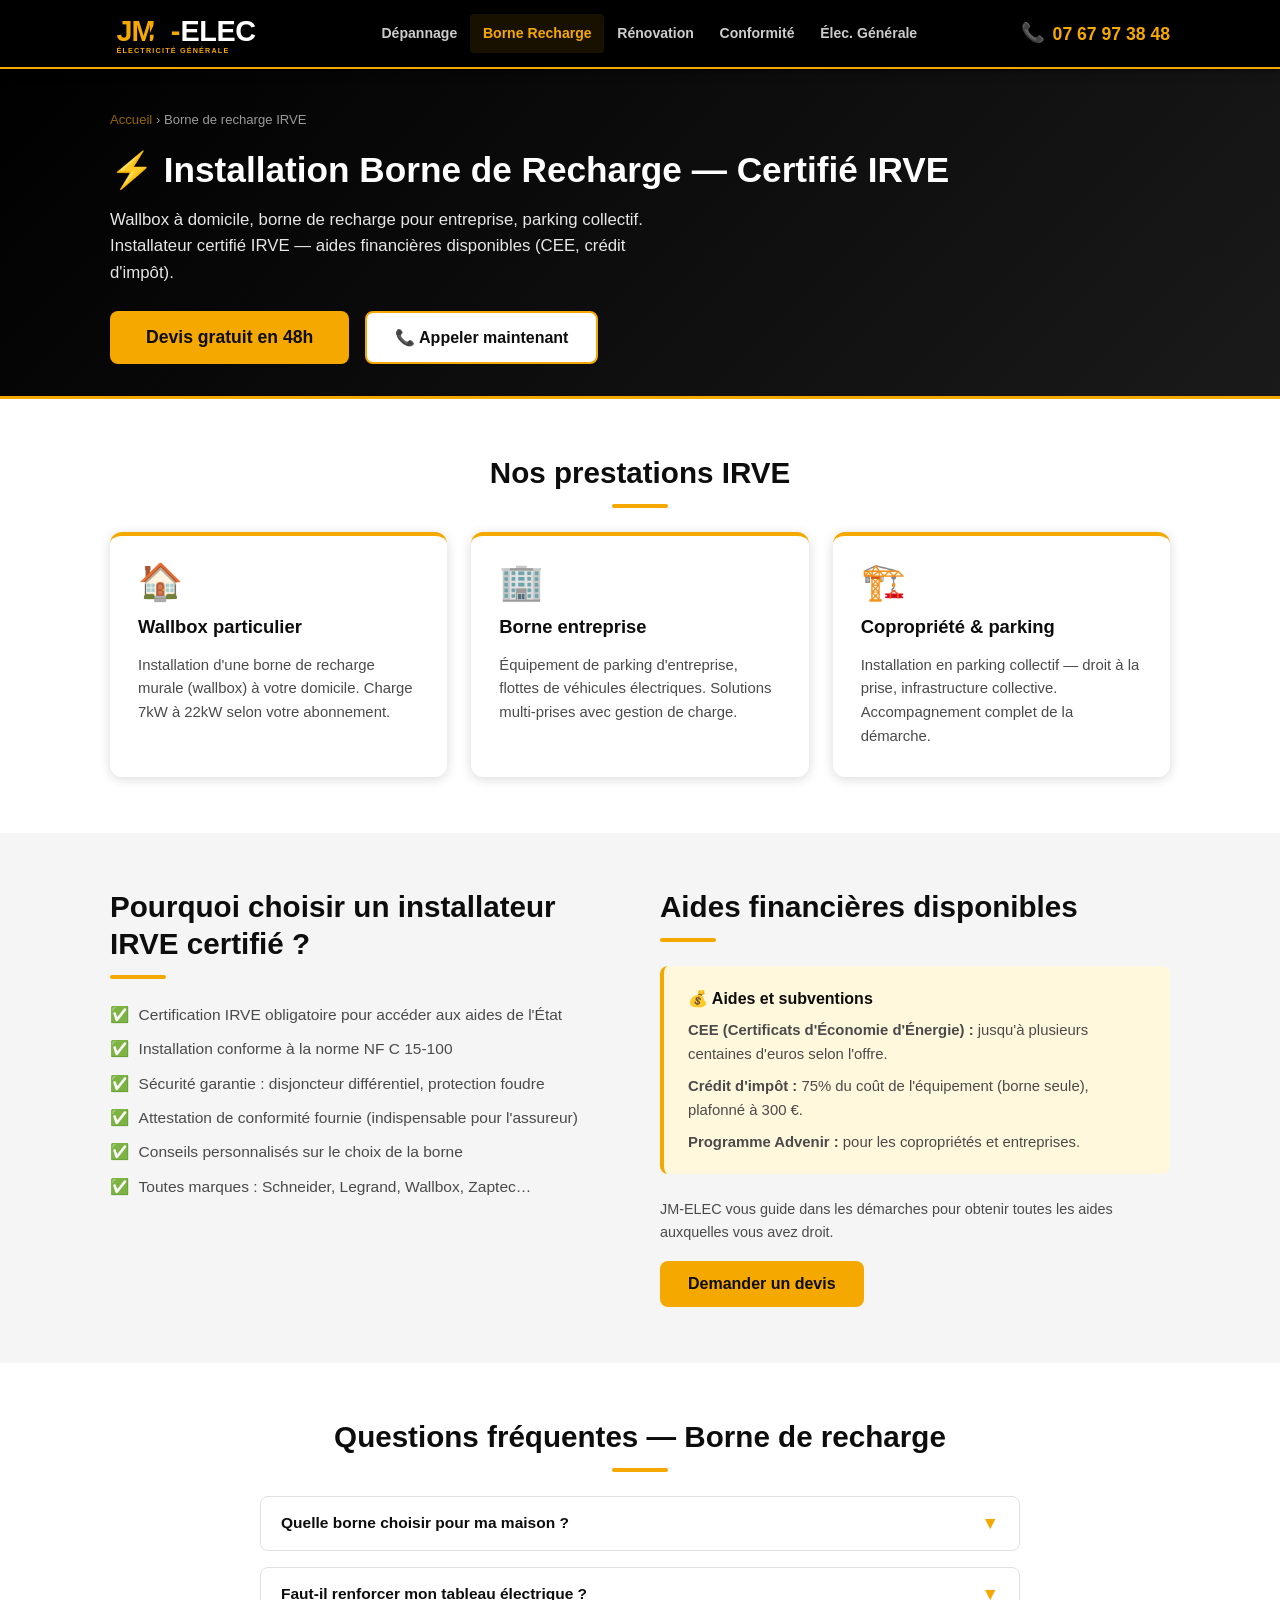
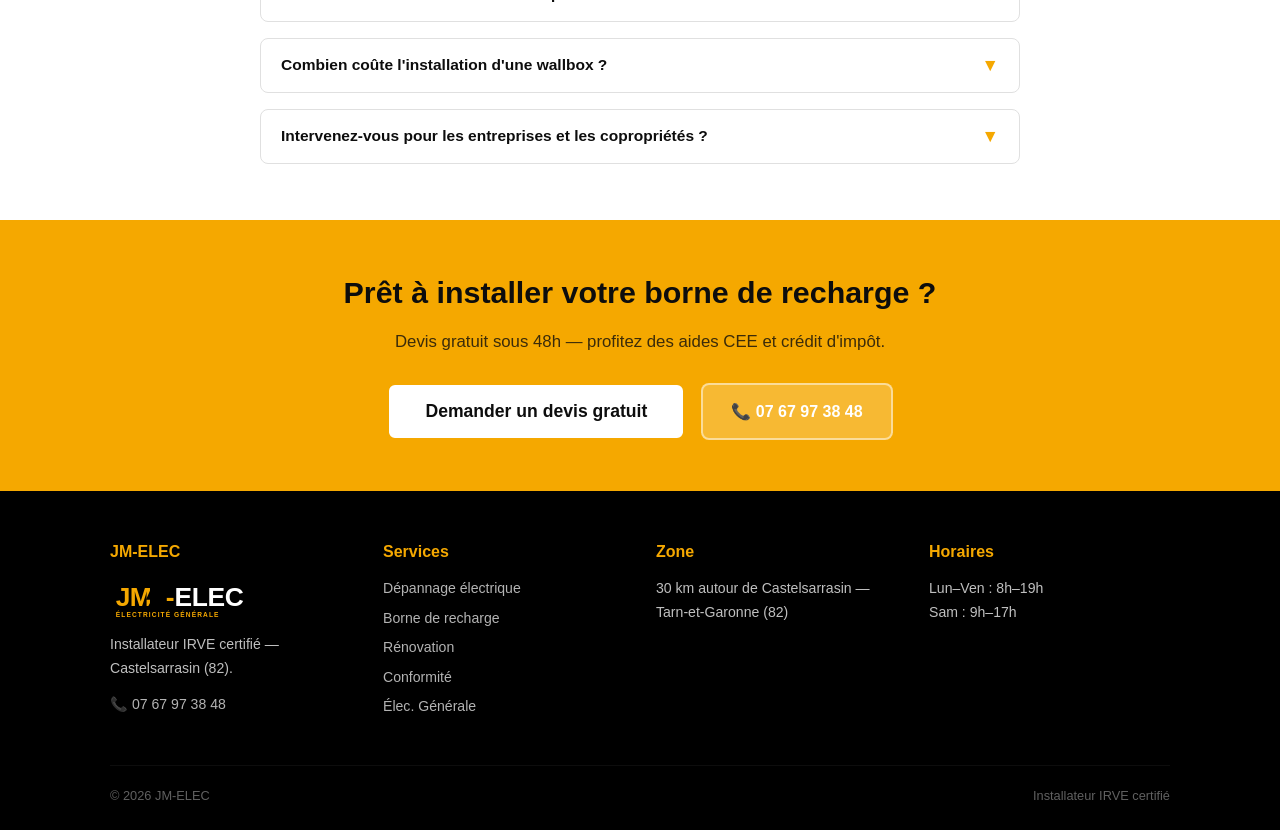
==== borne-recharge.html @ 5b8cca45 "Site JM-ELEC Castelsarrasin" ====
<!DOCTYPE html>
<html lang="fr">
<head>
<meta charset="UTF-8">
<meta name="viewport" content="width=device-width, initial-scale=1.0">
<title>Borne de Recharge Voiture Électrique Castelsarrasin — Installateur IRVE JM-ELEC</title>
<meta name="description" content="Installation borne de recharge (wallbox) à Castelsarrasin et 30 km. Électricien certifié IRVE. Aides CEE, crédit d'impôt. Particuliers et entreprises. Devis gratuit.">
<link rel="canonical" href="https://castelsarrasin.jm-elec.fr/borne-recharge">
<link rel="stylesheet" href="css/style.css">
</head>
<body>
<header class="site-header">
  <div class="header-inner">
    <a href="index.html" class="logo"><img src="images/logo.svg" alt="JM-ELEC Électricité Générale" onerror="this.style.display='none';this.nextElementSibling.style.display='flex'"><span class="logo-fallback" style="display:none"><span>JM</span>-ELEC</span></a>
    <nav id="siteNav" class="site-nav">
      <a href="depannage.html">Dépannage</a>
      <a href="borne-recharge.html" class="active">Borne Recharge</a>
      <a href="renovation.html">Rénovation</a>
      <a href="conformite.html">Conformité</a>
      <a href="electricite-generale.html">Élec. Générale</a>
    </nav>
    <a href="tel:+33767973848" class="header-tel"><span class="header-tel-icon">📞</span><span>07 67 97 38 48</span></a>
    <button class="nav-toggle" id="navToggle" aria-expanded="false">☰</button>
  </div>
</header>

<section class="page-hero">
  <div class="container">
    <p class="breadcrumb"><a href="index.html">Accueil</a> › Borne de recharge IRVE</p>
    <h1>⚡ Installation Borne de Recharge — Certifié IRVE</h1>
    <p>Wallbox à domicile, borne de recharge pour entreprise, parking collectif. Installateur certifié IRVE — aides financières disponibles (CEE, crédit d'impôt).</p>
    <div class="hero-actions">
      <a href="index.html#contact" class="btn btn-primary btn-lg">Devis gratuit en 48h</a>
      <a href="tel:+33767973848" class="btn btn-secondary">📞 Appeler maintenant</a>
    </div>
  </div>
</section>

<section class="section">
  <div class="container">
    <h2 class="section-title text-center">Nos prestations IRVE</h2>
    <div class="divider divider-center"></div>
    <div class="services-grid" style="margin-top:1.5rem;">
      <div class="service-card active-service">
        <div class="service-icon">🏠</div>
        <h3>Wallbox particulier</h3>
        <p>Installation d'une borne de recharge murale (wallbox) à votre domicile. Charge 7kW à 22kW selon votre abonnement.</p>
      </div>
      <div class="service-card active-service">
        <div class="service-icon">🏢</div>
        <h3>Borne entreprise</h3>
        <p>Équipement de parking d'entreprise, flottes de véhicules électriques. Solutions multi-prises avec gestion de charge.</p>
      </div>
      <div class="service-card active-service">
        <div class="service-icon">🏗️</div>
        <h3>Copropriété & parking</h3>
        <p>Installation en parking collectif — droit à la prise, infrastructure collective. Accompagnement complet de la démarche.</p>
      </div>
    </div>
  </div>
</section>

<section class="section section-alt">
  <div class="container" style="display:grid;grid-template-columns:1fr 1fr;gap:2.5rem;align-items:start;">
    <div>
      <h2 class="section-title">Pourquoi choisir un installateur IRVE certifié ?</h2>
      <div class="divider"></div>
      <ul class="check-list">
        <li>Certification IRVE obligatoire pour accéder aux aides de l'État</li>
        <li>Installation conforme à la norme NF C 15-100</li>
        <li>Sécurité garantie : disjoncteur différentiel, protection foudre</li>
        <li>Attestation de conformité fournie (indispensable pour l'assureur)</li>
        <li>Conseils personnalisés sur le choix de la borne</li>
        <li>Toutes marques : Schneider, Legrand, Wallbox, Zaptec…</li>
      </ul>
    </div>
    <div>
      <h2 class="section-title">Aides financières disponibles</h2>
      <div class="divider"></div>
      <div class="tarif-box">
        <h4>💰 Aides et subventions</h4>
        <p><strong>CEE (Certificats d'Économie d'Énergie) :</strong> jusqu'à plusieurs centaines d'euros selon l'offre.</p>
        <p style="margin-top:.5rem;"><strong>Crédit d'impôt :</strong> 75% du coût de l'équipement (borne seule), plafonné à 300 €.</p>
        <p style="margin-top:.5rem;"><strong>Programme Advenir :</strong> pour les copropriétés et entreprises.</p>
      </div>
      <p style="font-size:.9rem;margin-top:.75rem;">JM-ELEC vous guide dans les démarches pour obtenir toutes les aides auxquelles vous avez droit.</p>
      <a href="index.html#contact" class="btn btn-primary" style="margin-top:1rem;">Demander un devis</a>
    </div>
  </div>
</section>

<section class="section">
  <div class="container">
    <h2 class="section-title text-center">Questions fréquentes — Borne de recharge</h2>
    <div class="divider divider-center"></div>
    <div class="faq-list" style="max-width:760px;margin:0 auto;">
      <div class="faq-item">
        <button class="faq-question" aria-expanded="false">Quelle borne choisir pour ma maison ? <span class="faq-arrow">▼</span></button>
        <div class="faq-answer"><p>Cela dépend de votre abonnement électrique et de votre véhicule. En monophasé 32A, vous pouvez installer une borne 7,4kW — suffisant pour recharger une voiture électrique du soir au matin. En triphasé, on peut aller jusqu'à 22kW. JM-ELEC réalise un bilan gratuit de votre installation avant de vous conseiller.</p></div>
      </div>
      <div class="faq-item">
        <button class="faq-question" aria-expanded="false">Faut-il renforcer mon tableau électrique ? <span class="faq-arrow">▼</span></button>
        <div class="faq-answer"><p>Pas forcément. JM-ELEC vérifie la capacité de votre tableau lors du devis. Si nécessaire, nous ajoutons un circuit dédié et un disjoncteur adapté. Le coût est inclus dans le devis global.</p></div>
      </div>
      <div class="faq-item">
        <button class="faq-question" aria-expanded="false">Combien coûte l'installation d'une wallbox ? <span class="faq-arrow">▼</span></button>
        <div class="faq-answer"><p>Le coût varie selon la distance du tableau, les travaux nécessaires et la borne choisie. En général, l'installation complète (borne + pose) est comprise entre 800 € et 1 500 € avant aides. Après crédit d'impôt et CEE, le reste à charge peut être significativement réduit. Contactez-nous pour un devis précis.</p></div>
      </div>
      <div class="faq-item">
        <button class="faq-question" aria-expanded="false">Intervenez-vous pour les entreprises et les copropriétés ? <span class="faq-arrow">▼</span></button>
        <div class="faq-answer"><p>Oui. JM-ELEC réalise des installations pour les flottes d'entreprises et les parkings collectifs en copropriété, avec solutions de gestion de charge et comptage individuel si nécessaire.</p></div>
      </div>
    </div>
  </div>
</section>

<section class="cta-section">
  <div class="container">
    <h2>Prêt à installer votre borne de recharge ?</h2>
    <p>Devis gratuit sous 48h — profitez des aides CEE et crédit d'impôt.</p>
    <div class="cta-actions">
      <a href="index.html#contact" class="btn btn-secondary btn-lg">Demander un devis gratuit</a>
      <a href="tel:+33767973848" class="btn" style="background:rgba(255,255,255,.2);color:#fff;border:2px solid rgba(255,255,255,.5);">📞 07 67 97 38 48</a>
    </div>
  </div>
</section>

<div class="cta-bar-mobile"><a href="tel:+33767973848">📞 Devis borne recharge — JM-ELEC</a></div>

<footer class="site-footer">
  <div class="container">
    <div class="footer-grid">
      <div class="footer-col footer-logo"><h4>JM-ELEC</h4>
        <img src="images/logo.svg" alt="JM-ELEC" style="height:44px;margin-bottom:.75rem;"><p>Installateur IRVE certifié — Castelsarrasin (82).</p><p style="margin-top:.75rem;"><a href="tel:+33767973848">📞 07 67 97 38 48</a></p></div>
      <div class="footer-col"><h4>Services</h4><ul><li><a href="depannage.html">Dépannage électrique</a></li><li><a href="borne-recharge.html">Borne de recharge</a></li><li><a href="renovation.html">Rénovation</a></li><li><a href="conformite.html">Conformité</a></li><li><a href="electricite-generale.html">Élec. Générale</a></li></ul></div>
      <div class="footer-col"><h4>Zone</h4><p>30 km autour de Castelsarrasin — Tarn-et-Garonne (82)</p></div>
      <div class="footer-col"><h4>Horaires</h4><p>Lun–Ven : 8h–19h<br>Sam : 9h–17h</p></div>
    </div>
    <div class="footer-bottom"><span>© 2026 JM-ELEC</span><span>Installateur IRVE certifié</span></div>
  </div>
</footer>
<script src="js/main.js"></script>
</body>
</html>
---- css/style.css ----
/* ============================================================
   JM-ELEC — Feuille de styles
   Couleurs : Noir #0D0D0D · Jaune #F5A800 · Blanc #FFFFFF
   Mobile-first | Optimisé Google Ads Quality Score
   ============================================================ */

:root {
  --noir:      #0D0D0D;
  --noir-dark: #000000;
  --noir-med:  #1A1A1A;
  --jaune:     #F5A800;
  --jaune-dk:  #D49200;
  --jaune-light: #FFF8DC;
  --gris:      #4A4A4A;
  --gris-clair:#F5F5F5;
  --blanc:     #FFFFFF;
  --vert:      #2E7D32;
  --radius:    8px;
  --shadow:    0 2px 12px rgba(0,0,0,.15);
  --trans:     .25s ease;
}

*, *::before, *::after { box-sizing: border-box; margin: 0; padding: 0; }
html { scroll-behavior: smooth; }
body {
  font-family: -apple-system, BlinkMacSystemFont, 'Segoe UI', Roboto, Arial, sans-serif;
  color: var(--gris); font-size: 16px; line-height: 1.6;
  background: var(--blanc);
}
img { max-width: 100%; height: auto; display: block; }
a   { color: var(--jaune); text-decoration: none; }
a:hover { text-decoration: underline; }

/* ── Utilitaires ─────────────────────────────────────────── */
.container { max-width: 1100px; margin: 0 auto; padding: 0 1.25rem; }
.text-center { text-align: center; }

/* ── Boutons ─────────────────────────────────────────────── */
.btn {
  display: inline-flex; align-items: center; gap: .5rem;
  padding: .85rem 1.75rem; border-radius: var(--radius);
  font-size: 1rem; font-weight: 700;
  cursor: pointer; border: none;
  transition: background var(--trans), transform var(--trans), box-shadow var(--trans);
  text-align: center; line-height: 1.2;
}
.btn-primary { background: var(--jaune); color: var(--noir); }
.btn-primary:hover { background: var(--jaune-dk); text-decoration: none; transform: translateY(-1px); box-shadow: 0 4px 16px rgba(245,168,0,.4); }

.btn-secondary { background: var(--blanc); color: var(--noir); border: 2px solid var(--jaune); }
.btn-secondary:hover { background: var(--jaune-light); text-decoration: none; }

.btn-appel { background: var(--vert); color: var(--blanc); font-size: 1.15rem; padding: 1rem 2rem; }
.btn-appel:hover { background: #1B5E20; text-decoration: none; transform: translateY(-2px); box-shadow: 0 6px 20px rgba(46,125,50,.35); }

.btn-noir { background: var(--noir); color: var(--jaune); border: 2px solid var(--jaune); }
.btn-noir:hover { background: var(--noir-med); text-decoration: none; }

.btn-lg { font-size: 1.1rem; padding: 1rem 2.25rem; }

/* ── Header ──────────────────────────────────────────────── */
.site-header { background: var(--noir-dark); position: sticky; top: 0; z-index: 100; box-shadow: 0 2px 8px rgba(0,0,0,.5); border-bottom: 2px solid var(--jaune); }
.header-inner { display: flex; align-items: center; justify-content: space-between; padding: .6rem 1.25rem; max-width: 1100px; margin: 0 auto; }

.logo { display: flex; align-items: center; text-decoration: none; }
.logo img { height: 48px; width: auto; }
.logo-fallback { color: var(--blanc); font-weight: 900; font-size: 1.4rem; letter-spacing: -1px; }
.logo-fallback span { color: var(--jaune); }

.header-tel { display: flex; align-items: center; gap: .5rem; color: var(--jaune); font-weight: 800; font-size: 1.1rem; text-decoration: none; }
.header-tel:hover { color: var(--blanc); text-decoration: none; }
.header-tel-icon { font-size: 1.2rem; }

.nav-toggle { background: none; border: none; cursor: pointer; color: var(--jaune); font-size: 1.5rem; display: none; }
.site-nav { display: flex; align-items: center; gap: 0; }
.site-nav a { color: rgba(255,255,255,.8); font-size: .88rem; font-weight: 600; padding: .5rem .8rem; border-radius: 4px; transition: color var(--trans), background var(--trans); white-space: nowrap; }
.site-nav a:hover, .site-nav a.active { color: var(--jaune); background: rgba(245,168,0,.1); text-decoration: none; }

@media (max-width: 768px) {
  .nav-toggle { display: block; }
  .site-nav { display: none; flex-direction: column; align-items: flex-start; position: absolute; top: 100%; left: 0; right: 0; background: var(--noir-dark); padding: 1rem; border-top: 1px solid rgba(245,168,0,.3); box-shadow: 0 8px 20px rgba(0,0,0,.5); }
  .site-nav.open { display: flex; }
  .site-nav a { padding: .75rem 1rem; width: 100%; border-bottom: 1px solid rgba(255,255,255,.07); }
  .header-tel span { display: none; }
  .header-tel-icon { font-size: 1.5rem; }
}

/* ── Bande CTA mobile ─────────────────────────────────────── */
.cta-bar-mobile { display: none; position: fixed; bottom: 0; left: 0; right: 0; z-index: 200; background: var(--jaune); padding: .85rem 1rem; text-align: center; }
.cta-bar-mobile a { color: var(--noir); font-weight: 800; font-size: 1.1rem; display: flex; align-items: center; justify-content: center; gap: .5rem; text-decoration: none; }
@media (max-width: 768px) { .cta-bar-mobile { display: block; } body { padding-bottom: 62px; } }

/* ── Hero ────────────────────────────────────────────────── */
.hero { background: linear-gradient(135deg, var(--noir-dark) 0%, var(--noir-med) 60%, #2A2A2A 100%); color: var(--blanc); padding: 3.5rem 0 3rem; position: relative; overflow: hidden; }
.hero::before { content: '⚡'; position: absolute; right: -40px; top: -40px; font-size: 220px; opacity: .04; line-height: 1; pointer-events: none; }
.hero-content { max-width: 700px; }
.hero-badge { display: inline-flex; align-items: center; gap: .4rem; background: rgba(245,168,0,.15); border: 1px solid rgba(245,168,0,.3); border-radius: 30px; padding: .3rem .9rem; font-size: .82rem; font-weight: 600; color: var(--jaune); margin-bottom: 1rem; }
.hero h1 { font-size: clamp(1.75rem, 5vw, 2.5rem); font-weight: 800; line-height: 1.2; margin-bottom: .75rem; }
.hero h1 span { color: var(--jaune); }
.hero p { font-size: 1.05rem; opacity: .9; margin-bottom: 1.75rem; max-width: 580px; }
.hero-actions { display: flex; gap: 1rem; flex-wrap: wrap; }
.hero-trust { margin-top: 2rem; display: flex; gap: 1.5rem; flex-wrap: wrap; font-size: .85rem; opacity: .8; }
.hero-trust span { display: flex; align-items: center; gap: .35rem; color: var(--jaune); }

/* ── Sections ─────────────────────────────────────────────── */
.section { padding: 3.5rem 0; }
.section-alt { background: var(--gris-clair); }
.section-dark { background: var(--noir); color: var(--blanc); }
.section-dark .section-title { color: var(--jaune); }
.section-dark .section-sub { color: rgba(255,255,255,.75); }

.section-title { font-size: clamp(1.4rem, 4vw, 1.85rem); font-weight: 800; color: var(--noir); margin-bottom: .5rem; line-height: 1.25; }
.section-sub { font-size: 1rem; color: var(--gris); margin-bottom: 2rem; max-width: 600px; }
.divider { width: 56px; height: 4px; background: var(--jaune); border-radius: 2px; margin: .75rem 0 1.5rem; }
.divider-center { margin-left: auto; margin-right: auto; }

/* ── Cards services ─────────────────────────────────────── */
.services-grid { display: grid; grid-template-columns: repeat(auto-fill, minmax(290px, 1fr)); gap: 1.5rem; margin-top: 1.5rem; }
.service-card { background: var(--blanc); border-radius: 12px; padding: 1.75rem; box-shadow: var(--shadow); transition: transform var(--trans), box-shadow var(--trans); border-top: 4px solid transparent; display: flex; flex-direction: column; gap: .75rem; }
.service-card:hover { transform: translateY(-4px); box-shadow: 0 8px 24px rgba(0,0,0,.15); border-top-color: var(--jaune); }
.service-card.active-service { border-top-color: var(--jaune); }
.service-icon { font-size: 2.25rem; line-height: 1; }
.service-card h3 { font-size: 1.15rem; font-weight: 700; color: var(--noir); }
.service-card p { font-size: .93rem; color: var(--gris); flex: 1; }
.service-card a.card-link { font-size: .9rem; font-weight: 700; color: var(--jaune); display: inline-flex; align-items: center; gap: .3rem; margin-top: .5rem; }
.service-card a.card-link:hover { text-decoration: underline; }

/* ── Trust badges ─────────────────────────────────────────── */
.trust-grid { display: grid; grid-template-columns: repeat(auto-fill, minmax(200px, 1fr)); gap: 1.25rem; margin-top: 1.5rem; }
.trust-item { background: var(--blanc); border-radius: var(--radius); padding: 1.25rem 1rem; text-align: center; box-shadow: var(--shadow); border-bottom: 3px solid var(--jaune); }
.trust-icon { font-size: 2rem; margin-bottom: .5rem; }
.trust-item h4 { font-size: .95rem; font-weight: 700; color: var(--noir); margin-bottom: .25rem; }
.trust-item p { font-size: .83rem; color: var(--gris); }

/* ── Zone ─────────────────────────────────────────────────── */
.zone-box { background: var(--noir); border-radius: 12px; padding: 2rem; display: flex; gap: 1.5rem; align-items: flex-start; flex-wrap: wrap; border: 1px solid rgba(245,168,0,.25); }
.zone-box p, .zone-box strong { color: var(--blanc); }
.zone-icon { font-size: 3rem; flex-shrink: 0; }
.zone-villes { display: flex; flex-wrap: wrap; gap: .5rem; margin-top: .75rem; }
.ville-tag { background: var(--jaune); color: var(--noir); border-radius: 30px; padding: .25rem .8rem; font-size: .82rem; font-weight: 700; }

/* ── Formulaire ───────────────────────────────────────────── */
.contact-section { background: var(--blanc); border-radius: 12px; padding: 2.5rem; box-shadow: var(--shadow); max-width: 640px; border-top: 4px solid var(--jaune); }
.form-group { margin-bottom: 1.25rem; }
.form-group label { display: block; font-size: .9rem; font-weight: 700; margin-bottom: .4rem; color: var(--noir); }
.form-group input, .form-group select, .form-group textarea { width: 100%; padding: .75rem 1rem; border: 2px solid #D0D0D0; border-radius: var(--radius); font-size: 1rem; font-family: inherit; transition: border-color var(--trans); color: var(--noir); background: var(--blanc); }
.form-group input:focus, .form-group select:focus, .form-group textarea:focus { outline: none; border-color: var(--jaune); }
.form-group textarea { min-height: 120px; resize: vertical; }
.form-row { display: grid; grid-template-columns: 1fr 1fr; gap: 1rem; }
@media (max-width: 500px) { .form-row { grid-template-columns: 1fr; } }

.form-success { display: none; background: #E8F5E9; border: 1px solid #A5D6A7; border-radius: var(--radius); padding: 1.25rem; color: var(--vert); font-weight: 600; text-align: center; margin-top: 1rem; }

/* ── CTA section ─────────────────────────────────────────── */
.cta-section { background: var(--jaune); padding: 3rem 0; text-align: center; color: var(--noir); }
.cta-section h2 { font-size: clamp(1.4rem, 4vw, 1.9rem); margin-bottom: .75rem; color: var(--noir); }
.cta-section p { opacity: .8; margin-bottom: 1.75rem; font-size: 1.05rem; }
.cta-actions { display: flex; gap: 1rem; justify-content: center; flex-wrap: wrap; }

/* ── Page hero (service) ─────────────────────────────────── */
.page-hero { background: linear-gradient(135deg, var(--noir-dark) 0%, var(--noir-med) 100%); padding: 2.5rem 0 2rem; color: var(--blanc); border-bottom: 3px solid var(--jaune); }
.page-hero .breadcrumb { font-size: .82rem; opacity: .6; margin-bottom: .75rem; }
.page-hero .breadcrumb a { color: var(--jaune); }
.page-hero h1 { font-size: clamp(1.5rem, 4vw, 2.2rem); font-weight: 800; margin-bottom: .5rem; }
.page-hero p { opacity: .9; font-size: 1.05rem; max-width: 580px; margin-bottom: 1.5rem; }

/* ── Checklist ───────────────────────────────────────────── */
.check-list { list-style: none; display: flex; flex-direction: column; gap: .6rem; margin: 1rem 0; }
.check-list li { display: flex; align-items: flex-start; gap: .6rem; font-size: .97rem; }
.check-list li::before { content: '✅'; flex-shrink: 0; }

/* ── Tarif box ───────────────────────────────────────────── */
.tarif-box { background: var(--jaune-light); border-left: 4px solid var(--jaune); border-radius: var(--radius); padding: 1.25rem 1.5rem; margin: 1.5rem 0; }
.tarif-box h4 { color: var(--noir); font-size: 1rem; margin-bottom: .5rem; }
.tarif-box p { font-size: .93rem; }

/* ── FAQ ─────────────────────────────────────────────────── */
.faq-list { display: flex; flex-direction: column; gap: 1rem; margin-top: 1.5rem; }
.faq-item { background: var(--blanc); border-radius: var(--radius); border: 1px solid #E0E0E0; overflow: hidden; }
.faq-question { width: 100%; background: none; border: none; cursor: pointer; display: flex; align-items: center; justify-content: space-between; padding: 1rem 1.25rem; font-size: .97rem; font-weight: 700; color: var(--noir); text-align: left; }
.faq-question .faq-arrow { transition: transform var(--trans); font-size: 1.1rem; color: var(--jaune); }
.faq-question[aria-expanded="true"] .faq-arrow { transform: rotate(180deg); }
.faq-item.open { border-color: var(--jaune); }
.faq-answer { max-height: 0; overflow: hidden; transition: max-height .3s ease, padding .3s ease; padding: 0 1.25rem; font-size: .93rem; }
.faq-item.open .faq-answer { max-height: 300px; padding: 0 1.25rem 1rem; }

/* ── Footer ──────────────────────────────────────────────── */
.site-footer { background: var(--noir-dark); color: rgba(255,255,255,.75); padding: 3rem 0 1.5rem; border-top: 3px solid var(--jaune); }
.footer-grid { display: grid; grid-template-columns: repeat(auto-fill, minmax(220px, 1fr)); gap: 2rem; margin-bottom: 2.5rem; }
.footer-col h4 { color: var(--jaune); font-size: 1rem; margin-bottom: .75rem; }
.footer-col p, .footer-col li { font-size: .88rem; line-height: 1.7; }
.footer-col ul { list-style: none; }
.footer-col ul li { margin-bottom: .35rem; }
.footer-col a { color: rgba(255,255,255,.7); }
.footer-col a:hover { color: var(--jaune); text-decoration: none; }
.footer-logo img { height: 50px; width: auto; margin-bottom: 1rem; }
.footer-bottom { border-top: 1px solid rgba(255,255,255,.1); padding-top: 1.25rem; display: flex; justify-content: space-between; align-items: center; flex-wrap: wrap; gap: .5rem; font-size: .8rem; opacity: .5; }

/* ── Responsive ──────────────────────────────────────────── */
@media (max-width: 600px) {
  .section { padding: 2.5rem 0; }
  .hero { padding: 2.5rem 0 2rem; }
  .hero-actions, .cta-actions { flex-direction: column; align-items: stretch; }
  .hero-actions .btn, .cta-actions .btn { width: 100%; justify-content: center; }
  .contact-section { padding: 1.75rem 1.25rem; }
  [style*="grid-template-columns:1fr 1fr"] { grid-template-columns: 1fr !important; }
}
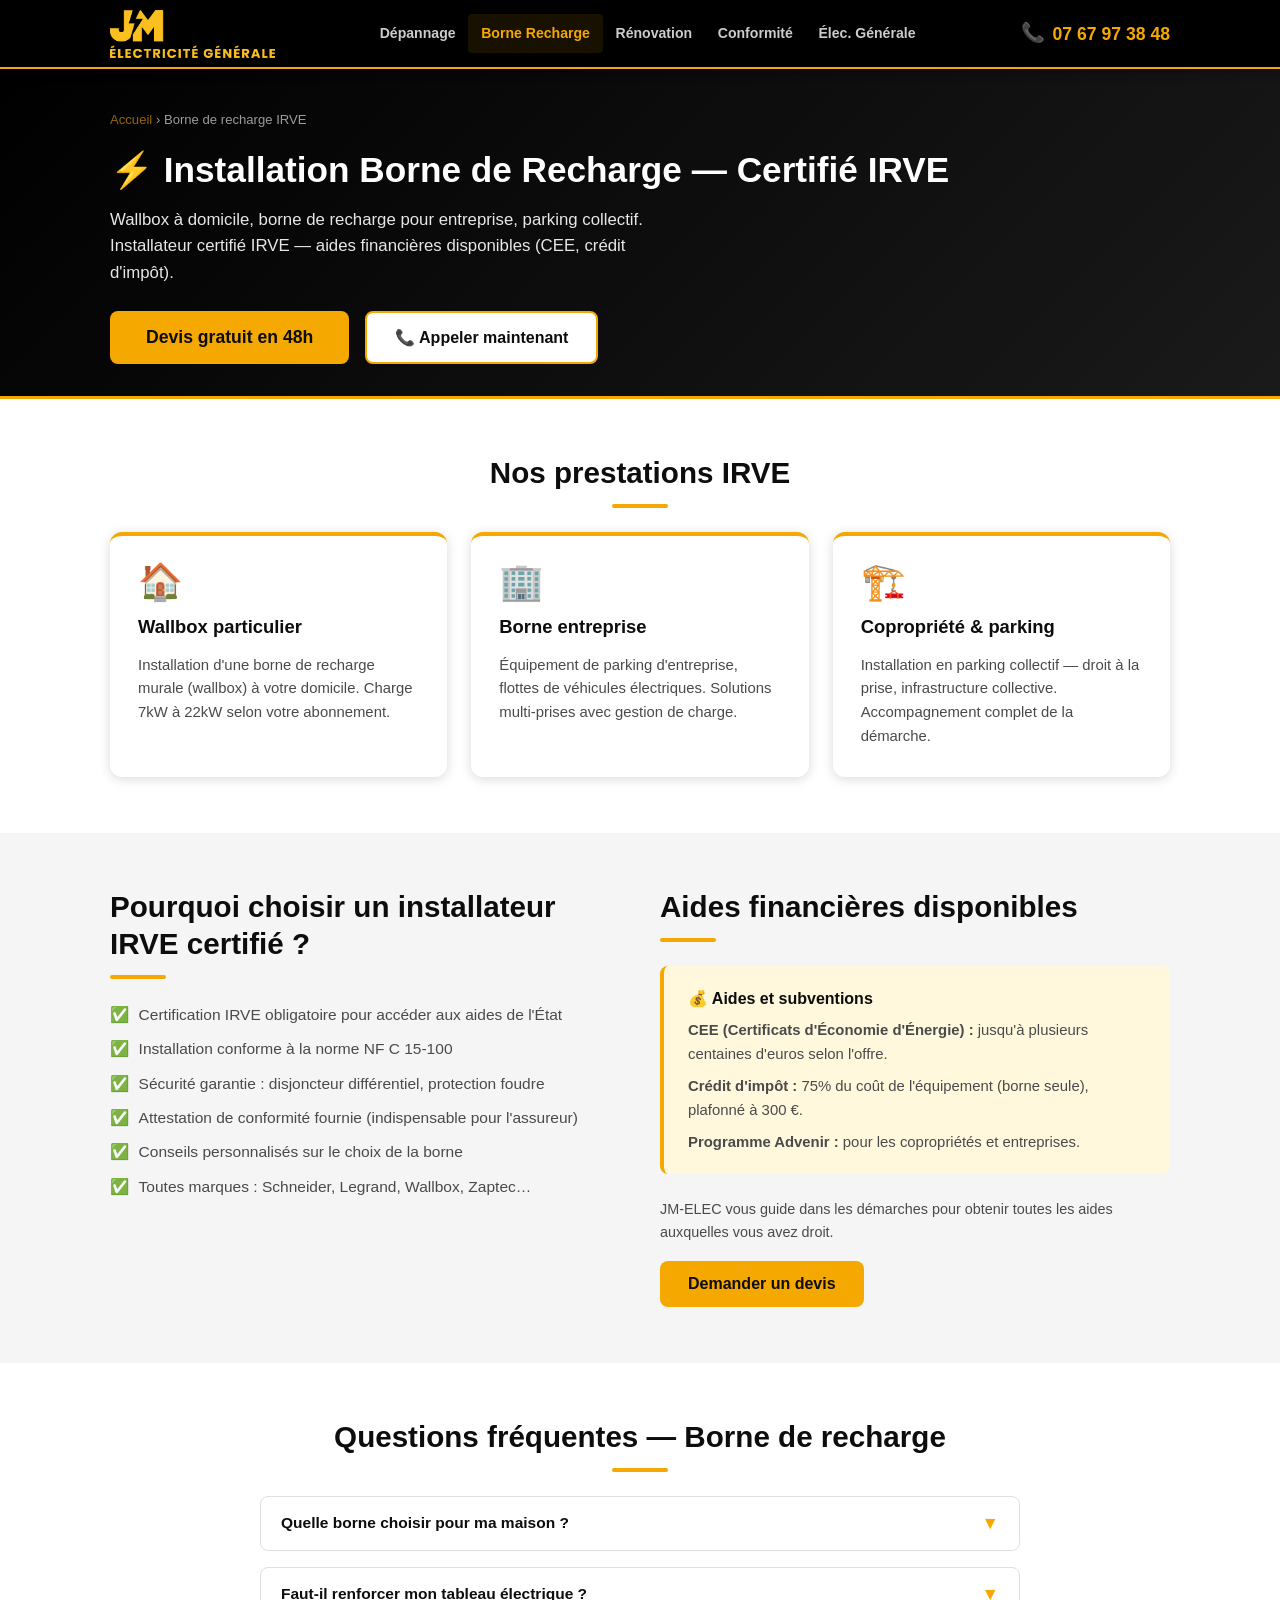
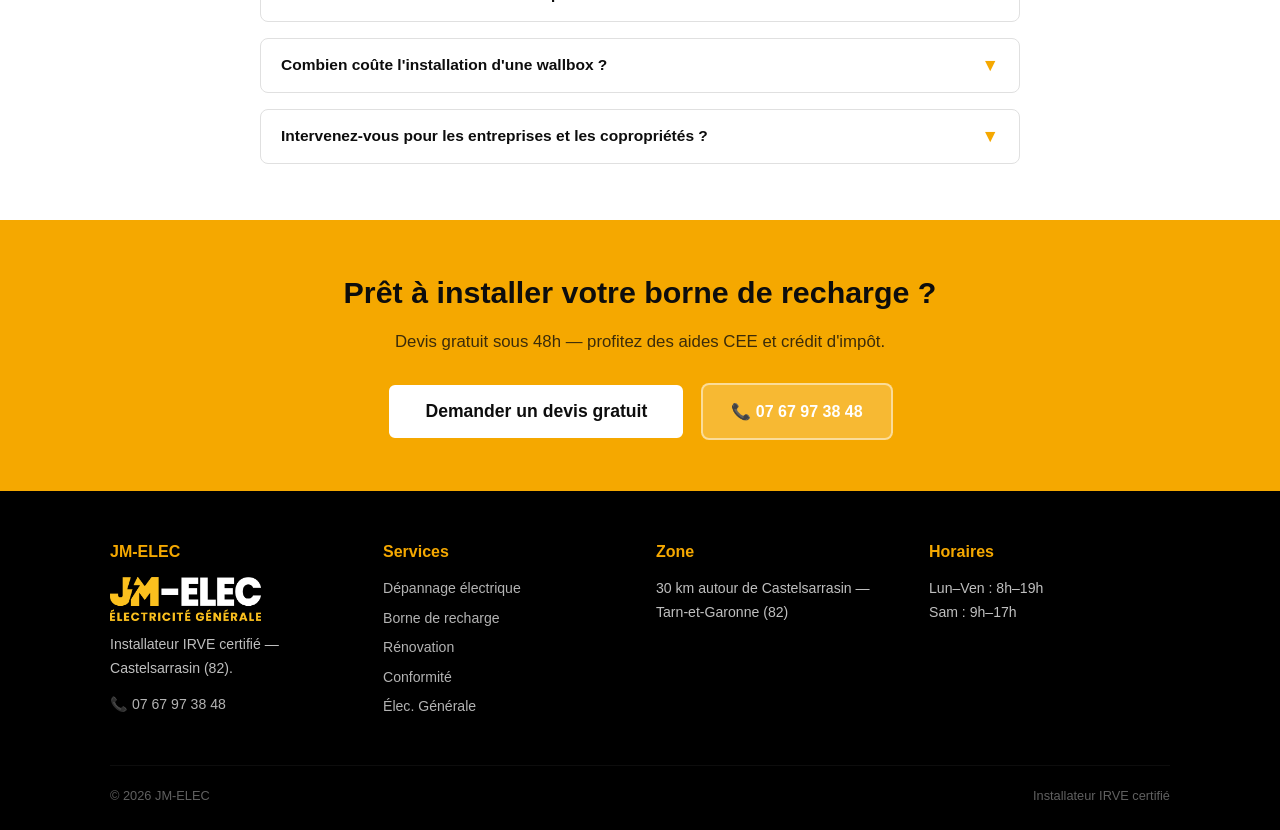
==== commit cace3b0b: "Vrais logos PNG + favicon" ====
--- a/borne-recharge.html
+++ b/borne-recharge.html
@@ -6,12 +6,13 @@
 <title>Borne de Recharge Voiture Électrique Castelsarrasin — Installateur IRVE JM-ELEC</title>
 <meta name="description" content="Installation borne de recharge (wallbox) à Castelsarrasin et 30 km. Électricien certifié IRVE. Aides CEE, crédit d'impôt. Particuliers et entreprises. Devis gratuit.">
 <link rel="canonical" href="https://castelsarrasin.jm-elec.fr/borne-recharge">
+<link rel="icon" href="images/favicon.png" type="image/png">
 <link rel="stylesheet" href="css/style.css">
 </head>
 <body>
 <header class="site-header">
   <div class="header-inner">
-    <a href="index.html" class="logo"><img src="images/logo.svg" alt="JM-ELEC Électricité Générale" onerror="this.style.display='none';this.nextElementSibling.style.display='flex'"><span class="logo-fallback" style="display:none"><span>JM</span>-ELEC</span></a>
+    <a href="index.html" class="logo"><img src="images/logo.png" alt="JM-ELEC Électricité Générale" onerror="this.style.display='none';this.nextElementSibling.style.display='flex'"><span class="logo-fallback" style="display:none"><span>JM</span>-ELEC</span></a>
     <nav id="siteNav" class="site-nav">
       <a href="depannage.html">Dépannage</a>
       <a href="borne-recharge.html" class="active">Borne Recharge</a>
@@ -131,7 +132,7 @@
   <div class="container">
     <div class="footer-grid">
       <div class="footer-col footer-logo"><h4>JM-ELEC</h4>
-        <img src="images/logo.svg" alt="JM-ELEC" style="height:44px;margin-bottom:.75rem;"><p>Installateur IRVE certifié — Castelsarrasin (82).</p><p style="margin-top:.75rem;"><a href="tel:+33767973848">📞 07 67 97 38 48</a></p></div>
+        <img src="images/logo-blanc.png" alt="JM-ELEC" style="height:44px;margin-bottom:.75rem;filter:brightness(1);"><p>Installateur IRVE certifié — Castelsarrasin (82).</p><p style="margin-top:.75rem;"><a href="tel:+33767973848">📞 07 67 97 38 48</a></p></div>
       <div class="footer-col"><h4>Services</h4><ul><li><a href="depannage.html">Dépannage électrique</a></li><li><a href="borne-recharge.html">Borne de recharge</a></li><li><a href="renovation.html">Rénovation</a></li><li><a href="conformite.html">Conformité</a></li><li><a href="electricite-generale.html">Élec. Générale</a></li></ul></div>
       <div class="footer-col"><h4>Zone</h4><p>30 km autour de Castelsarrasin — Tarn-et-Garonne (82)</p></div>
       <div class="footer-col"><h4>Horaires</h4><p>Lun–Ven : 8h–19h<br>Sam : 9h–17h</p></div>
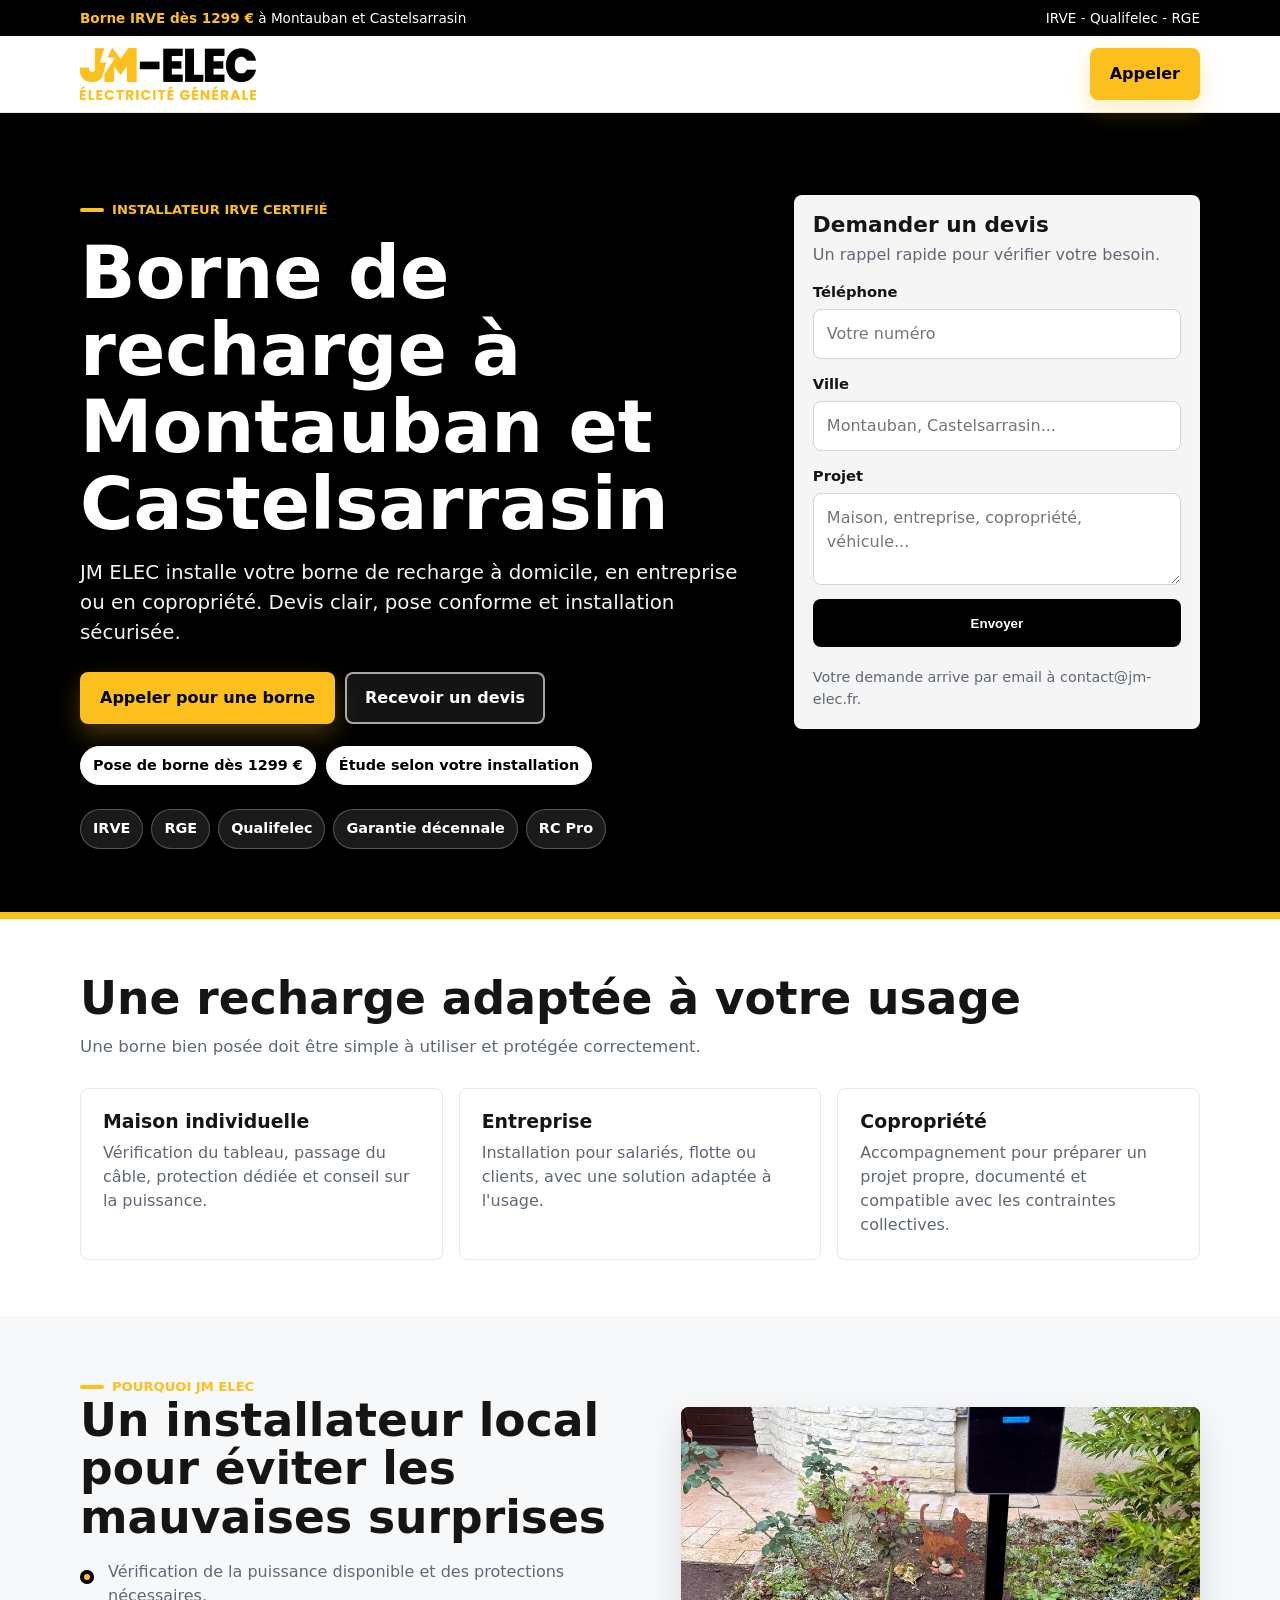
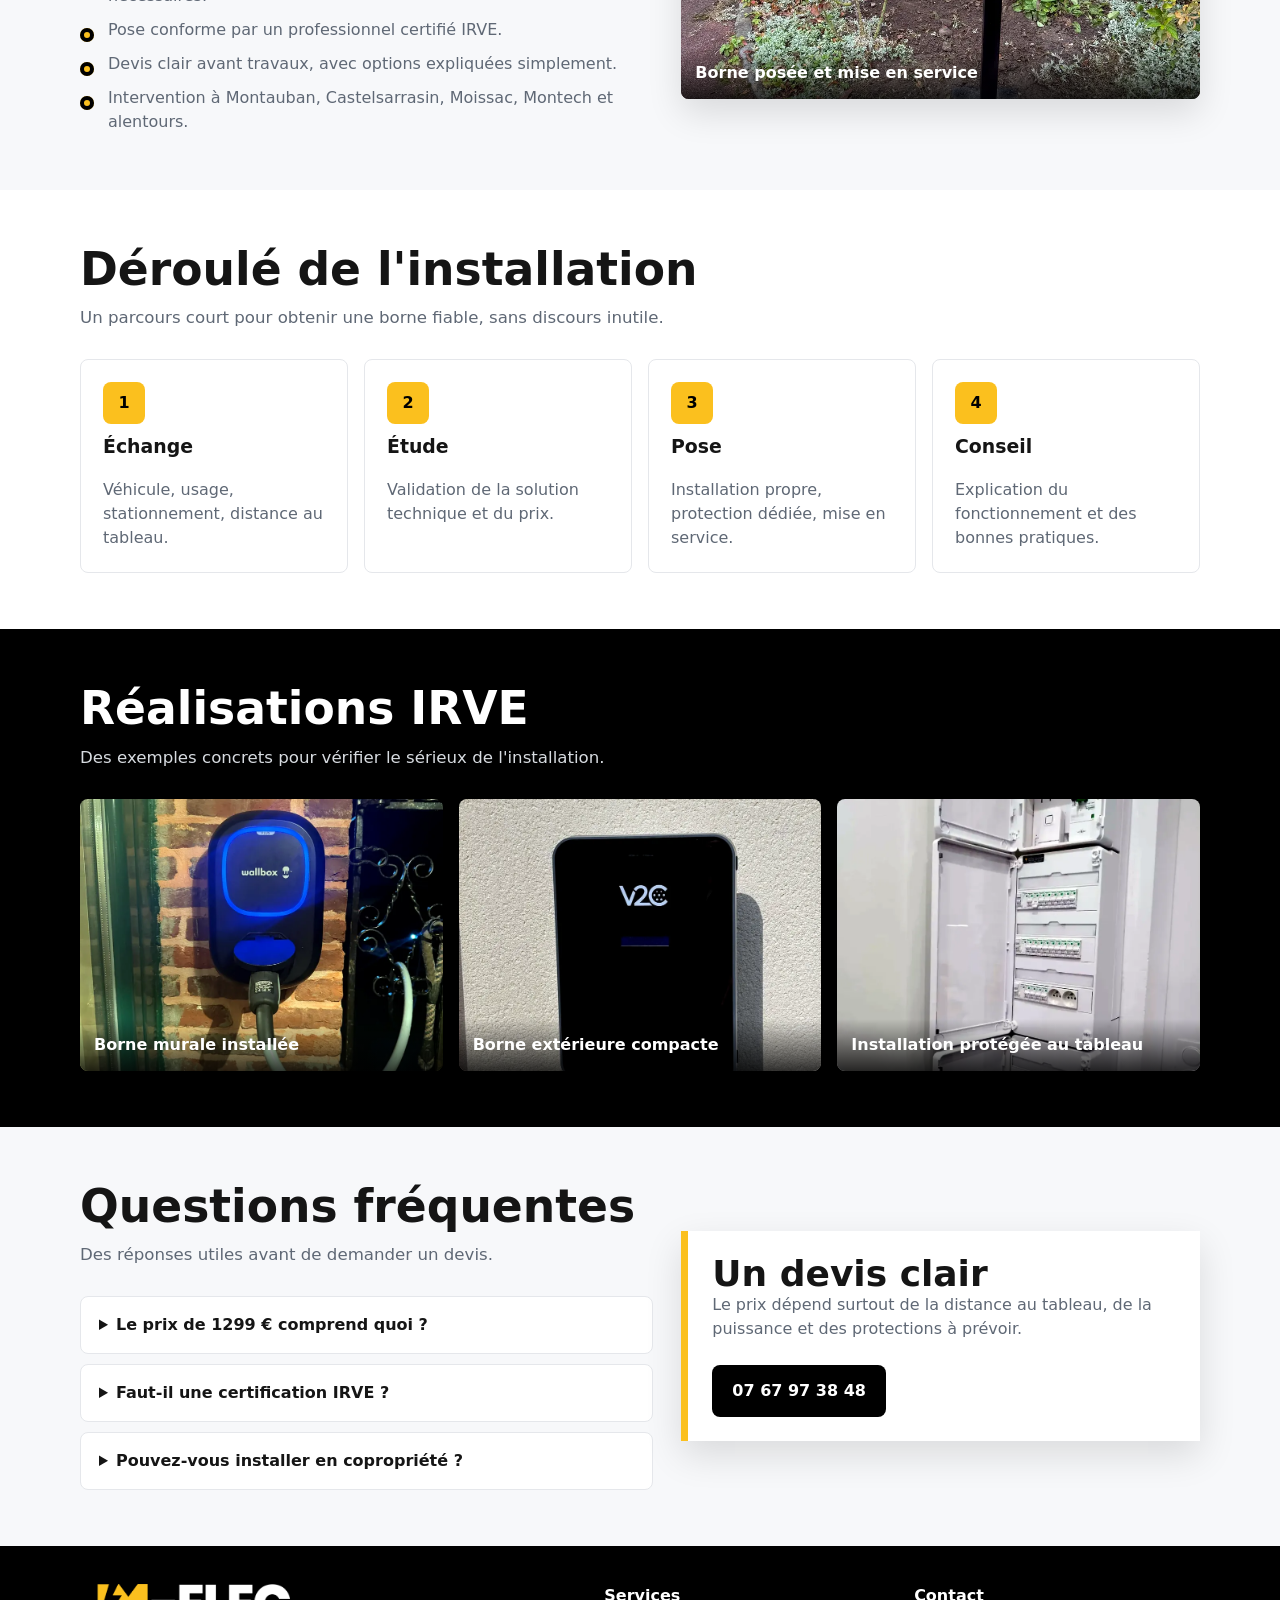
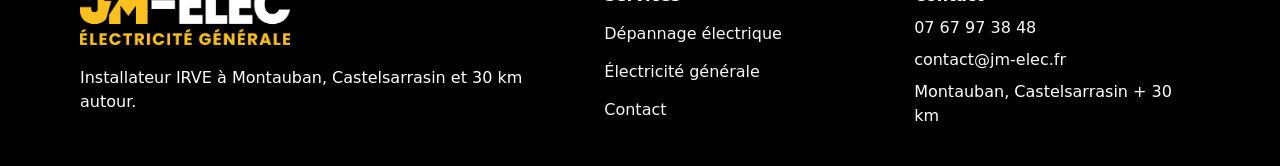
==== commit 4dff2252: "Site Google Ads JM ELEC : avis Google + formulaire via fonctions Vercel - Landings + accueil avec ta" ====
--- a/borne-recharge.html
+++ b/borne-recharge.html
@@ -1,145 +1,287 @@
-<!DOCTYPE html>
+<!doctype html>
 <html lang="fr">
 <head>
-<meta charset="UTF-8">
-<meta name="viewport" content="width=device-width, initial-scale=1.0">
-<title>Borne de Recharge Voiture Électrique Castelsarrasin — Installateur IRVE JM-ELEC</title>
-<meta name="description" content="Installation borne de recharge (wallbox) à Castelsarrasin et 30 km. Électricien certifié IRVE. Aides CEE, crédit d'impôt. Particuliers et entreprises. Devis gratuit.">
-<link rel="canonical" href="https://castelsarrasin.jm-elec.fr/borne-recharge">
-<link rel="icon" href="images/favicon.png" type="image/png">
-<link rel="stylesheet" href="css/style.css">
+  <meta charset="utf-8">
+  <meta name="viewport" content="width=device-width, initial-scale=1">
+  <title>Borne de recharge IRVE à Montauban | JM ELEC</title>
+  <meta name="description" content="Installation de borne de recharge IRVE à Montauban, Castelsarrasin et alentours dès 1299 €. Maison, entreprise, copropriété.">
+  <link rel="canonical" href="https://castelsarrasin.jm-elec.fr/borne-recharge.html">
+  <link rel="preload" href="assets/img/photos/hero-irve.webp" as="image" fetchpriority="high">
+  <link rel="stylesheet" href="assets/css/styles.css">
+  <script async src="https://www.googletagmanager.com/gtag/js?id=AW-16619605105"></script>
+  <script>
+    window.dataLayer = window.dataLayer || [];
+    function gtag(){dataLayer.push(arguments);}
+    gtag('js', new Date());
+    gtag('config', 'AW-16619605105');
+  </script>
+  <script type="application/ld+json">
+  {
+    "@context": "https://schema.org",
+    "@type": "Service",
+    "name": "Installation de borne de recharge IRVE",
+    "provider": {
+      "@type": "Electrician",
+      "name": "JM ELEC",
+      "telephone": "+33767973848",
+      "areaServed": "Montauban, Castelsarrasin et 30 km autour"
+    },
+    "serviceType": "Borne de recharge pour véhicule électrique",
+    "offers": {
+      "@type": "Offer",
+      "price": "1299",
+      "priceCurrency": "EUR",
+      "description": "Installation de borne de recharge à partir de 1299 € selon configuration."
+    }
+  }
+  </script>
 </head>
 <body>
-<header class="site-header">
-  <div class="header-inner">
-    <a href="index.html" class="logo"><img src="images/logo.png" alt="JM-ELEC Électricité Générale" onerror="this.style.display='none';this.nextElementSibling.style.display='flex'"><span class="logo-fallback" style="display:none"><span>JM</span>-ELEC</span></a>
-    <nav id="siteNav" class="site-nav">
-      <a href="depannage.html">Dépannage</a>
-      <a href="borne-recharge.html" class="active">Borne Recharge</a>
-      <a href="renovation.html">Rénovation</a>
-      <a href="conformite.html">Conformité</a>
-      <a href="electricite-generale.html">Élec. Générale</a>
-    </nav>
-    <a href="tel:+33767973848" class="header-tel"><span class="header-tel-icon">📞</span><span>07 67 97 38 48</span></a>
-    <button class="nav-toggle" id="navToggle" aria-expanded="false">☰</button>
+  <a class="skip-link" href="#contenu">Aller au contenu</a>
+  <header class="site-header">
+    <div class="topbar">
+      <div class="topbar-inner">
+        <span><strong>Borne IRVE dès 1299 €</strong> à Montauban et Castelsarrasin</span>
+        <span>IRVE - Qualifelec - RGE</span>
+      </div>
+    </div>
+    <div class="header-inner">
+      <div class="brand-row">
+        <a class="brand" href="index.html" aria-label="Accueil JM ELEC">
+          <img src="assets/img/jm-elec-logo-web.png" width="1069" height="310" alt="JM ELEC électricité générale">
+        </a>
+        <a class="btn btn-primary header-call" href="tel:+33767973848" data-track-call>Appeler</a>
+      </div>
+      <nav class="main-nav" aria-label="Navigation principale">
+        <a href="index.html">Accueil</a>
+        <a href="borne-recharge.html" aria-current="page">Borne IRVE</a>
+        <a href="depannage-electrique.html">Dépannage</a>
+        <a href="electricite-generale.html">Électricité</a>
+        <a href="contact.html">Contact</a>
+      </nav>
+    </div>
+  </header>
+
+  <main id="contenu">
+    <section class="hero" style="--hero-image:url('assets/img/photos/hero-irve.webp')">
+      <div class="hero-inner">
+        <div class="hero-conversion-grid">
+          <div class="hero-copy">
+            <span class="eyebrow">Installateur IRVE certifié</span>
+            <h1>Borne de recharge à Montauban et Castelsarrasin</h1>
+            <p class="hero-text">JM ELEC installe votre borne de recharge à domicile, en entreprise ou en copropriété. Devis clair, pose conforme et installation sécurisée.</p>
+            <div class="hero-actions">
+              <a class="btn btn-primary" href="tel:+33767973848" data-track-call>Appeler pour une borne</a>
+              <a class="btn btn-secondary" href="#formulaire">Recevoir un devis</a>
+            </div>
+            <ul class="price-list" aria-label="Prix de départ">
+              <li class="price-chip">Pose de borne dès 1299 €</li>
+              <li class="price-chip">Étude selon votre installation</li>
+            </ul>
+            <ul class="trust-list" aria-label="Garanties">
+              <li>IRVE</li>
+              <li>RGE</li>
+              <li>Qualifelec</li>
+              <li>Garantie décennale</li>
+              <li>RC Pro</li>
+            </ul>
+          </div>
+          <aside class="hero-form-card" id="formulaire">
+            <h2>Demander un devis</h2>
+            <p>Un rappel rapide pour vérifier votre besoin.</p>
+            <form class="lead-form quick-form" action="/api/send-lead" method="post" data-lead-form>
+              <input type="hidden" name="service" value="Borne de recharge IRVE">
+              <input type="hidden" name="page" value="borne-recharge.html">
+              <div class="field">
+                <label for="irve_tel_hero">Téléphone</label>
+                <input id="irve_tel_hero" name="telephone" type="tel" autocomplete="tel" placeholder="Votre numéro" required>
+              </div>
+              <div class="field">
+                <label for="irve_ville_hero">Ville</label>
+                <input id="irve_ville_hero" name="ville" autocomplete="address-level2" placeholder="Montauban, Castelsarrasin...">
+              </div>
+              <div class="field">
+                <label for="irve_message_hero">Projet</label>
+                <textarea id="irve_message_hero" name="message" placeholder="Maison, entreprise, copropriété, véhicule..."></textarea>
+              </div>
+              <button class="btn btn-dark" type="submit">Envoyer</button>
+              <p class="form-note">Votre demande arrive par email à contact@jm-elec.fr.</p>
+            </form>
+          </aside>
+        </div>
+      </div>
+    </section>
+
+    <section class="section">
+      <div class="section-inner">
+        <div class="section-head">
+          <h2>Une recharge adaptée à votre usage</h2>
+          <p>Une borne bien posée doit être simple à utiliser et protégée correctement.</p>
+        </div>
+        <div class="grid grid-3">
+          <article class="card">
+            <h3>Maison individuelle</h3>
+            <p>Vérification du tableau, passage du câble, protection dédiée et conseil sur la puissance.</p>
+          </article>
+          <article class="card">
+            <h3>Entreprise</h3>
+            <p>Installation pour salariés, flotte ou clients, avec une solution adaptée à l'usage.</p>
+          </article>
+          <article class="card">
+            <h3>Copropriété</h3>
+            <p>Accompagnement pour préparer un projet propre, documenté et compatible avec les contraintes collectives.</p>
+          </article>
+        </div>
+      </div>
+    </section>
+
+    <section class="section section-soft">
+      <div class="section-inner split">
+        <div>
+          <span class="eyebrow">Pourquoi JM ELEC</span>
+          <h2>Un installateur local pour éviter les mauvaises surprises</h2>
+          <ul class="check-list">
+            <li>Vérification de la puissance disponible et des protections nécessaires.</li>
+            <li>Pose conforme par un professionnel certifié IRVE.</li>
+            <li>Devis clair avant travaux, avec options expliquées simplement.</li>
+            <li>Intervention à Montauban, Castelsarrasin, Moissac, Montech et alentours.</li>
+          </ul>
+        </div>
+        <figure class="photo-card wide">
+          <img src="assets/img/photos/irve-borne-jardin.webp" width="900" height="675" loading="lazy" alt="Borne de recharge IRVE installée devant une maison">
+          <figcaption>Borne posée et mise en service</figcaption>
+        </figure>
+      </div>
+    </section>
+
+    <section class="section">
+      <div class="section-inner">
+        <div class="section-head">
+          <h2>Déroulé de l'installation</h2>
+          <p>Un parcours court pour obtenir une borne fiable, sans discours inutile.</p>
+        </div>
+        <div class="grid grid-4">
+          <article class="card step">
+            <span class="step-number">1</span>
+            <h3>Échange</h3>
+            <p>Véhicule, usage, stationnement, distance au tableau.</p>
+          </article>
+          <article class="card step">
+            <span class="step-number">2</span>
+            <h3>Étude</h3>
+            <p>Validation de la solution technique et du prix.</p>
+          </article>
+          <article class="card step">
+            <span class="step-number">3</span>
+            <h3>Pose</h3>
+            <p>Installation propre, protection dédiée, mise en service.</p>
+          </article>
+          <article class="card step">
+            <span class="step-number">4</span>
+            <h3>Conseil</h3>
+            <p>Explication du fonctionnement et des bonnes pratiques.</p>
+          </article>
+        </div>
+      </div>
+    </section>
+
+    <section class="section section-dark">
+      <div class="section-inner">
+        <div class="section-head">
+          <h2>Réalisations IRVE</h2>
+          <p>Des exemples concrets pour vérifier le sérieux de l'installation.</p>
+        </div>
+        <div class="grid grid-3">
+          <figure class="photo-card">
+            <img src="assets/img/photos/irve-wallbox.webp" width="900" height="675" loading="lazy" alt="Wallbox installée sur un mur en briques">
+            <figcaption>Borne murale installée</figcaption>
+          </figure>
+          <figure class="photo-card">
+            <img src="assets/img/photos/irve-borne-close.webp" width="900" height="675" loading="lazy" alt="Borne de recharge V2C installée sur façade">
+            <figcaption>Borne extérieure compacte</figcaption>
+          </figure>
+          <figure class="photo-card">
+            <img src="assets/img/photos/tableau-fini.webp" width="900" height="675" loading="lazy" alt="Tableau électrique propre après intervention">
+            <figcaption>Installation protégée au tableau</figcaption>
+          </figure>
+        </div>
+      </div>
+    </section>
+
+    <section class="section reviews" data-google-reviews data-endpoint="/api/avis-google" hidden>
+      <div class="section-inner">
+        <div class="section-head">
+          <h2>Ils nous ont fait confiance</h2>
+          <p>Avis vérifiés laissés par nos clients sur Google.</p>
+        </div>
+        <div class="reviews-summary" data-reviews-summary></div>
+        <div class="grid grid-3 reviews-list" data-reviews-list></div>
+        <p class="reviews-attribution">
+          <span class="reviews-google">Avis Google</span>
+          <a class="reviews-more" data-reviews-link href="#" target="_blank" rel="noopener nofollow" hidden>Voir nos avis sur Google</a>
+        </p>
+      </div>
+    </section>
+
+    <section class="section section-soft">
+      <div class="section-inner split">
+        <div>
+          <div class="section-head">
+            <h2>Questions fréquentes</h2>
+            <p>Des réponses utiles avant de demander un devis.</p>
+          </div>
+          <div class="faq">
+            <details>
+              <summary>Le prix de 1299 € comprend quoi ?</summary>
+              <p>C'est un prix de départ selon configuration simple. Le devis final dépend de la distance, du tableau, de la puissance et des protections nécessaires.</p>
+            </details>
+            <details>
+              <summary>Faut-il une certification IRVE ?</summary>
+              <p>Oui, pour une installation conforme et sécurisée, il faut passer par un professionnel qualifié selon la puissance et le type de borne.</p>
+            </details>
+            <details>
+              <summary>Pouvez-vous installer en copropriété ?</summary>
+              <p>Oui, JM ELEC peut étudier le projet et préparer une solution adaptée aux contraintes du parking et de l'installation existante.</p>
+            </details>
+          </div>
+        </div>
+        <aside class="highlight-panel">
+          <h2>Un devis clair</h2>
+          <p class="muted">Le prix dépend surtout de la distance au tableau, de la puissance et des protections à prévoir.</p>
+          <div class="actions">
+            <a class="btn btn-dark" href="tel:+33767973848" data-track-call>07 67 97 38 48</a>
+          </div>
+        </aside>
+      </div>
+    </section>
+  </main>
+
+  <footer class="site-footer">
+    <div class="section-inner footer-grid">
+      <div>
+        <img class="footer-logo" src="assets/img/jm-elec-logo-white.png" width="1069" height="310" alt="JM ELEC">
+        <p>Installateur IRVE à Montauban, Castelsarrasin et 30 km autour.</p>
+      </div>
+      <div class="footer-links">
+        <strong>Services</strong>
+        <a href="depannage-electrique.html">Dépannage électrique</a>
+        <a href="electricite-generale.html">Électricité générale</a>
+        <a href="contact.html">Contact</a>
+      </div>
+      <div class="footer-links">
+        <strong>Contact</strong>
+        <a href="tel:+33767973848" data-track-call>07 67 97 38 48</a>
+        <a href="mailto:contact@jm-elec.fr">contact@jm-elec.fr</a>
+        <span>Montauban, Castelsarrasin + 30 km</span>
+      </div>
+    </div>
+  </footer>
+
+  <div class="mobile-call-bar" aria-label="Actions rapides">
+    <a href="tel:+33767973848" data-track-call>Appeler</a>
+    <a href="#formulaire">Devis</a>
   </div>
-</header>
-
-<section class="page-hero">
-  <div class="container">
-    <p class="breadcrumb"><a href="index.html">Accueil</a> › Borne de recharge IRVE</p>
-    <h1>⚡ Installation Borne de Recharge — Certifié IRVE</h1>
-    <p>Wallbox à domicile, borne de recharge pour entreprise, parking collectif. Installateur certifié IRVE — aides financières disponibles (CEE, crédit d'impôt).</p>
-    <div class="hero-actions">
-      <a href="index.html#contact" class="btn btn-primary btn-lg">Devis gratuit en 48h</a>
-      <a href="tel:+33767973848" class="btn btn-secondary">📞 Appeler maintenant</a>
-    </div>
-  </div>
-</section>
-
-<section class="section">
-  <div class="container">
-    <h2 class="section-title text-center">Nos prestations IRVE</h2>
-    <div class="divider divider-center"></div>
-    <div class="services-grid" style="margin-top:1.5rem;">
-      <div class="service-card active-service">
-        <div class="service-icon">🏠</div>
-        <h3>Wallbox particulier</h3>
-        <p>Installation d'une borne de recharge murale (wallbox) à votre domicile. Charge 7kW à 22kW selon votre abonnement.</p>
-      </div>
-      <div class="service-card active-service">
-        <div class="service-icon">🏢</div>
-        <h3>Borne entreprise</h3>
-        <p>Équipement de parking d'entreprise, flottes de véhicules électriques. Solutions multi-prises avec gestion de charge.</p>
-      </div>
-      <div class="service-card active-service">
-        <div class="service-icon">🏗️</div>
-        <h3>Copropriété & parking</h3>
-        <p>Installation en parking collectif — droit à la prise, infrastructure collective. Accompagnement complet de la démarche.</p>
-      </div>
-    </div>
-  </div>
-</section>
-
-<section class="section section-alt">
-  <div class="container" style="display:grid;grid-template-columns:1fr 1fr;gap:2.5rem;align-items:start;">
-    <div>
-      <h2 class="section-title">Pourquoi choisir un installateur IRVE certifié ?</h2>
-      <div class="divider"></div>
-      <ul class="check-list">
-        <li>Certification IRVE obligatoire pour accéder aux aides de l'État</li>
-        <li>Installation conforme à la norme NF C 15-100</li>
-        <li>Sécurité garantie : disjoncteur différentiel, protection foudre</li>
-        <li>Attestation de conformité fournie (indispensable pour l'assureur)</li>
-        <li>Conseils personnalisés sur le choix de la borne</li>
-        <li>Toutes marques : Schneider, Legrand, Wallbox, Zaptec…</li>
-      </ul>
-    </div>
-    <div>
-      <h2 class="section-title">Aides financières disponibles</h2>
-      <div class="divider"></div>
-      <div class="tarif-box">
-        <h4>💰 Aides et subventions</h4>
-        <p><strong>CEE (Certificats d'Économie d'Énergie) :</strong> jusqu'à plusieurs centaines d'euros selon l'offre.</p>
-        <p style="margin-top:.5rem;"><strong>Crédit d'impôt :</strong> 75% du coût de l'équipement (borne seule), plafonné à 300 €.</p>
-        <p style="margin-top:.5rem;"><strong>Programme Advenir :</strong> pour les copropriétés et entreprises.</p>
-      </div>
-      <p style="font-size:.9rem;margin-top:.75rem;">JM-ELEC vous guide dans les démarches pour obtenir toutes les aides auxquelles vous avez droit.</p>
-      <a href="index.html#contact" class="btn btn-primary" style="margin-top:1rem;">Demander un devis</a>
-    </div>
-  </div>
-</section>
-
-<section class="section">
-  <div class="container">
-    <h2 class="section-title text-center">Questions fréquentes — Borne de recharge</h2>
-    <div class="divider divider-center"></div>
-    <div class="faq-list" style="max-width:760px;margin:0 auto;">
-      <div class="faq-item">
-        <button class="faq-question" aria-expanded="false">Quelle borne choisir pour ma maison ? <span class="faq-arrow">▼</span></button>
-        <div class="faq-answer"><p>Cela dépend de votre abonnement électrique et de votre véhicule. En monophasé 32A, vous pouvez installer une borne 7,4kW — suffisant pour recharger une voiture électrique du soir au matin. En triphasé, on peut aller jusqu'à 22kW. JM-ELEC réalise un bilan gratuit de votre installation avant de vous conseiller.</p></div>
-      </div>
-      <div class="faq-item">
-        <button class="faq-question" aria-expanded="false">Faut-il renforcer mon tableau électrique ? <span class="faq-arrow">▼</span></button>
-        <div class="faq-answer"><p>Pas forcément. JM-ELEC vérifie la capacité de votre tableau lors du devis. Si nécessaire, nous ajoutons un circuit dédié et un disjoncteur adapté. Le coût est inclus dans le devis global.</p></div>
-      </div>
-      <div class="faq-item">
-        <button class="faq-question" aria-expanded="false">Combien coûte l'installation d'une wallbox ? <span class="faq-arrow">▼</span></button>
-        <div class="faq-answer"><p>Le coût varie selon la distance du tableau, les travaux nécessaires et la borne choisie. En général, l'installation complète (borne + pose) est comprise entre 800 € et 1 500 € avant aides. Après crédit d'impôt et CEE, le reste à charge peut être significativement réduit. Contactez-nous pour un devis précis.</p></div>
-      </div>
-      <div class="faq-item">
-        <button class="faq-question" aria-expanded="false">Intervenez-vous pour les entreprises et les copropriétés ? <span class="faq-arrow">▼</span></button>
-        <div class="faq-answer"><p>Oui. JM-ELEC réalise des installations pour les flottes d'entreprises et les parkings collectifs en copropriété, avec solutions de gestion de charge et comptage individuel si nécessaire.</p></div>
-      </div>
-    </div>
-  </div>
-</section>
-
-<section class="cta-section">
-  <div class="container">
-    <h2>Prêt à installer votre borne de recharge ?</h2>
-    <p>Devis gratuit sous 48h — profitez des aides CEE et crédit d'impôt.</p>
-    <div class="cta-actions">
-      <a href="index.html#contact" class="btn btn-secondary btn-lg">Demander un devis gratuit</a>
-      <a href="tel:+33767973848" class="btn" style="background:rgba(255,255,255,.2);color:#fff;border:2px solid rgba(255,255,255,.5);">📞 07 67 97 38 48</a>
-    </div>
-  </div>
-</section>
-
-<div class="cta-bar-mobile"><a href="tel:+33767973848">📞 Devis borne recharge — JM-ELEC</a></div>
-
-<footer class="site-footer">
-  <div class="container">
-    <div class="footer-grid">
-      <div class="footer-col footer-logo"><h4>JM-ELEC</h4>
-        <img src="images/logo-blanc.png" alt="JM-ELEC" style="height:44px;margin-bottom:.75rem;filter:brightness(1);"><p>Installateur IRVE certifié — Castelsarrasin (82).</p><p style="margin-top:.75rem;"><a href="tel:+33767973848">📞 07 67 97 38 48</a></p></div>
-      <div class="footer-col"><h4>Services</h4><ul><li><a href="depannage.html">Dépannage électrique</a></li><li><a href="borne-recharge.html">Borne de recharge</a></li><li><a href="renovation.html">Rénovation</a></li><li><a href="conformite.html">Conformité</a></li><li><a href="electricite-generale.html">Élec. Générale</a></li></ul></div>
-      <div class="footer-col"><h4>Zone</h4><p>30 km autour de Castelsarrasin — Tarn-et-Garonne (82)</p></div>
-      <div class="footer-col"><h4>Horaires</h4><p>Lun–Ven : 8h–19h<br>Sam : 9h–17h</p></div>
-    </div>
-    <div class="footer-bottom"><span>© 2026 JM-ELEC</span><span>Installateur IRVE certifié</span></div>
-  </div>
-</footer>
-<script src="js/main.js"></script>
+  <script src="assets/js/main.js" defer></script>
+  <script src="assets/js/avis-google.js" defer></script>
 </body>
 </html>
--- a/assets/css/styles.css
+++ b/assets/css/styles.css
@@ -0,0 +1,984 @@
+:root {
+  --yellow: #fbc01e;
+  --yellow-dark: #d99b00;
+  --black: #000000;
+  --ink: #151515;
+  --muted: #5f6875;
+  --line: #e5e7eb;
+  --paper: #ffffff;
+  --soft: #f7f8fa;
+  --blue: #1d4ed8;
+  --green: #0f766e;
+  --shadow: 0 14px 35px rgba(0, 0, 0, 0.12);
+  --radius: 8px;
+  color-scheme: light;
+}
+
+* {
+  box-sizing: border-box;
+}
+
+html {
+  scroll-behavior: smooth;
+}
+
+body {
+  margin: 0;
+  font-family: system-ui, -apple-system, BlinkMacSystemFont, "Segoe UI", Arial, sans-serif;
+  color: var(--ink);
+  background: var(--paper);
+  line-height: 1.5;
+}
+
+img {
+  max-width: 100%;
+  height: auto;
+}
+
+a {
+  color: inherit;
+}
+
+.skip-link {
+  position: absolute;
+  left: 12px;
+  top: -100px;
+  z-index: 10;
+  background: var(--black);
+  color: var(--paper);
+  padding: 10px 14px;
+  border-radius: var(--radius);
+}
+
+.skip-link:focus {
+  top: 12px;
+}
+
+.site-header {
+  position: sticky;
+  top: 0;
+  z-index: 20;
+  background: rgba(255, 255, 255, 0.96);
+  border-bottom: 1px solid var(--line);
+  backdrop-filter: blur(12px);
+}
+
+.topbar {
+  background: var(--black);
+  color: var(--paper);
+  font-size: 0.85rem;
+}
+
+.topbar-inner,
+.header-inner,
+.section-inner {
+  width: min(1120px, calc(100% - 32px));
+  margin: 0 auto;
+}
+
+.topbar-inner {
+  display: flex;
+  flex-wrap: wrap;
+  gap: 12px;
+  align-items: center;
+  justify-content: space-between;
+  min-height: 36px;
+  padding: 6px 0;
+}
+
+.topbar strong {
+  color: var(--yellow);
+}
+
+.header-inner {
+  display: block;
+  gap: 12px;
+  padding: 12px 0;
+}
+
+.brand-row {
+  display: flex;
+  align-items: center;
+  justify-content: space-between;
+  gap: 14px;
+}
+
+.brand {
+  display: inline-flex;
+  align-items: center;
+  gap: 10px;
+  text-decoration: none;
+}
+
+.brand img {
+  width: 176px;
+  display: block;
+}
+
+.main-nav {
+  display: none;
+  flex-wrap: wrap;
+  gap: 8px;
+  overflow-x: visible;
+  padding-bottom: 2px;
+}
+
+.header-call {
+  min-height: 42px;
+  padding: 9px 14px;
+  white-space: nowrap;
+}
+
+.main-nav a {
+  flex: 0 0 auto;
+  text-decoration: none;
+  font-size: 0.92rem;
+  font-weight: 700;
+  padding: 8px 10px;
+  border-radius: var(--radius);
+  color: #20242a;
+}
+
+.main-nav a[aria-current="page"],
+.main-nav a:hover {
+  background: var(--yellow);
+  color: var(--black);
+}
+
+.hero {
+  position: relative;
+  color: var(--paper);
+  background: var(--black);
+  overflow: hidden;
+}
+
+.hero::before {
+  content: "";
+  position: absolute;
+  inset: 0;
+  background:
+    linear-gradient(90deg, rgba(0, 0, 0, 0.92), rgba(0, 0, 0, 0.72), rgba(0, 0, 0, 0.35)),
+    var(--hero-image, none);
+  background-size: cover;
+  background-position: center;
+  transform: scale(1.01);
+}
+
+.hero::after {
+  content: "";
+  position: absolute;
+  inset: auto 0 0 0;
+  height: 7px;
+  background: var(--yellow);
+}
+
+.hero-inner {
+  position: relative;
+  width: min(1120px, calc(100% - 32px));
+  margin: 0 auto;
+  padding: 54px 0 44px;
+}
+
+.hero-conversion-grid {
+  display: grid;
+  gap: 26px;
+  align-items: start;
+}
+
+.hero-copy {
+  min-width: 0;
+}
+
+.hero-form-card {
+  border: 1px solid rgba(255, 255, 255, 0.16);
+  border-radius: var(--radius);
+  background: rgba(255, 255, 255, 0.96);
+  color: var(--ink);
+  padding: 18px;
+  box-shadow: var(--shadow);
+}
+
+.hero-form-card h2 {
+  font-size: 1.35rem;
+}
+
+.hero-form-card p {
+  margin-top: 6px;
+  color: var(--muted);
+}
+
+.quick-form {
+  margin-top: 14px;
+}
+
+.eyebrow {
+  display: inline-flex;
+  align-items: center;
+  gap: 8px;
+  color: var(--yellow);
+  font-weight: 900;
+  font-size: 0.82rem;
+  text-transform: uppercase;
+}
+
+.eyebrow::before {
+  content: "";
+  width: 24px;
+  height: 4px;
+  background: var(--yellow);
+  border-radius: 999px;
+}
+
+h1,
+h2,
+h3,
+.display {
+  margin: 0;
+  line-height: 1.06;
+  font-weight: 900;
+}
+
+h1 {
+  max-width: 820px;
+  margin-top: 14px;
+  font-size: clamp(2.15rem, 8vw, 4.55rem);
+}
+
+h2 {
+  font-size: clamp(1.75rem, 5vw, 2.85rem);
+}
+
+h3 {
+  font-size: 1.18rem;
+}
+
+p {
+  margin: 0;
+}
+
+.hero-text {
+  max-width: 710px;
+  margin-top: 16px;
+  font-size: clamp(1rem, 2.6vw, 1.24rem);
+  color: #f2f4f7;
+}
+
+.hero-actions,
+.actions {
+  display: flex;
+  flex-wrap: wrap;
+  gap: 10px;
+  align-items: center;
+  margin-top: 24px;
+}
+
+.btn {
+  display: inline-flex;
+  align-items: center;
+  justify-content: center;
+  min-height: 48px;
+  padding: 12px 18px;
+  border: 2px solid transparent;
+  border-radius: var(--radius);
+  font-weight: 900;
+  text-decoration: none;
+  text-align: center;
+  cursor: pointer;
+  transition: transform 160ms ease, box-shadow 160ms ease, background 160ms ease;
+}
+
+.btn:hover {
+  transform: translateY(-1px);
+}
+
+.btn-primary {
+  color: var(--black);
+  background: var(--yellow);
+  box-shadow: 0 10px 24px rgba(251, 192, 30, 0.28);
+}
+
+.btn-primary:hover {
+  background: #ffd452;
+}
+
+.btn-secondary {
+  color: var(--paper);
+  border-color: rgba(255, 255, 255, 0.62);
+  background: rgba(255, 255, 255, 0.08);
+}
+
+.btn-dark {
+  color: var(--paper);
+  background: var(--black);
+}
+
+.btn-outline {
+  color: var(--black);
+  border-color: var(--black);
+  background: transparent;
+}
+
+.trust-list,
+.price-list,
+.zone-list,
+.check-list {
+  list-style: none;
+  padding: 0;
+  margin: 0;
+}
+
+.trust-list {
+  display: flex;
+  flex-wrap: wrap;
+  gap: 8px;
+  margin-top: 24px;
+}
+
+.trust-list li,
+.price-chip,
+.tag {
+  border: 1px solid rgba(255, 255, 255, 0.26);
+  border-radius: 999px;
+  padding: 8px 12px;
+  background: rgba(255, 255, 255, 0.1);
+  color: var(--paper);
+  font-size: 0.9rem;
+  font-weight: 800;
+}
+
+.price-list {
+  display: grid;
+  gap: 10px;
+  margin-top: 22px;
+}
+
+.price-chip {
+  width: fit-content;
+  color: var(--black);
+  background: var(--paper);
+  border-color: var(--paper);
+}
+
+.section {
+  padding: 56px 0;
+}
+
+.section-soft {
+  background: var(--soft);
+}
+
+.section-dark {
+  background: var(--black);
+  color: var(--paper);
+}
+
+.section-head {
+  display: grid;
+  gap: 12px;
+  margin-bottom: 28px;
+}
+
+.section-head p {
+  max-width: 760px;
+  color: var(--muted);
+  font-size: 1.04rem;
+}
+
+.section-dark .section-head p,
+.section-dark .muted {
+  color: #d7dbe0;
+}
+
+.grid {
+  display: grid;
+  gap: 16px;
+}
+
+.grid-3,
+.grid-2,
+.grid-4 {
+  grid-template-columns: 1fr;
+}
+
+.card {
+  border: 1px solid var(--line);
+  border-radius: var(--radius);
+  background: var(--paper);
+  padding: 22px;
+}
+
+.section-dark .card {
+  color: var(--ink);
+}
+
+.card h3 {
+  margin-bottom: 10px;
+}
+
+.card p,
+.muted {
+  color: var(--muted);
+}
+
+.service-card {
+  display: grid;
+  gap: 14px;
+}
+
+.service-mark,
+.step-number {
+  display: inline-flex;
+  align-items: center;
+  justify-content: center;
+  width: 42px;
+  height: 42px;
+  border-radius: var(--radius);
+  background: var(--yellow);
+  color: var(--black);
+  font-weight: 900;
+}
+
+.service-card a {
+  color: var(--black);
+  font-weight: 900;
+  text-decoration: none;
+}
+
+.split {
+  display: grid;
+  gap: 28px;
+  align-items: center;
+}
+
+.highlight-panel {
+  border-left: 7px solid var(--yellow);
+  background: var(--paper);
+  color: var(--ink);
+  box-shadow: var(--shadow);
+  padding: 24px;
+}
+
+.highlight-panel h2 {
+  font-size: clamp(1.55rem, 5vw, 2.25rem);
+}
+
+.check-list {
+  display: grid;
+  gap: 10px;
+  margin-top: 18px;
+}
+
+.check-list li {
+  position: relative;
+  padding-left: 28px;
+  color: var(--muted);
+}
+
+.check-list li::before {
+  content: "";
+  position: absolute;
+  left: 0;
+  top: 0.62em;
+  width: 14px;
+  height: 14px;
+  border-radius: 50%;
+  background: var(--yellow);
+  box-shadow: inset 0 0 0 4px var(--black);
+}
+
+.section-dark .check-list li {
+  color: #e4e7eb;
+}
+
+.photo-card {
+  position: relative;
+  min-height: 220px;
+  margin: 0;
+  overflow: hidden;
+  border-radius: var(--radius);
+  background: var(--black);
+  box-shadow: var(--shadow);
+}
+
+.photo-card img {
+  display: block;
+  width: 100%;
+  height: 100%;
+  min-height: 220px;
+  aspect-ratio: 4 / 3;
+  object-fit: cover;
+}
+
+.photo-card.wide img {
+  aspect-ratio: 16 / 9;
+}
+
+.photo-card figcaption {
+  position: absolute;
+  left: 0;
+  right: 0;
+  bottom: 0;
+  padding: 14px;
+  color: var(--paper);
+  font-weight: 900;
+  background: linear-gradient(180deg, rgba(0, 0, 0, 0), rgba(0, 0, 0, 0.78));
+}
+
+.step {
+  display: grid;
+  gap: 12px;
+  align-content: start;
+}
+
+.testimonial {
+  display: grid;
+  gap: 12px;
+}
+
+.stars {
+  color: var(--yellow-dark);
+  font-weight: 900;
+}
+
+.faq {
+  display: grid;
+  gap: 10px;
+}
+
+.faq details {
+  border: 1px solid var(--line);
+  border-radius: var(--radius);
+  background: var(--paper);
+  padding: 16px 18px;
+}
+
+.faq summary {
+  cursor: pointer;
+  font-weight: 900;
+}
+
+.faq p {
+  margin-top: 10px;
+  color: var(--muted);
+}
+
+.lead-form {
+  display: grid;
+  gap: 14px;
+}
+
+.form-grid {
+  display: grid;
+  gap: 14px;
+}
+
+.field {
+  display: grid;
+  gap: 6px;
+}
+
+.field label {
+  font-weight: 900;
+  font-size: 0.92rem;
+}
+
+.field input,
+.field select,
+.field textarea {
+  width: 100%;
+  min-height: 48px;
+  border: 1px solid #cfd5dd;
+  border-radius: var(--radius);
+  padding: 12px 13px;
+  font: inherit;
+  background: var(--paper);
+}
+
+.field textarea {
+  min-height: 92px;
+  resize: vertical;
+}
+
+.form-note {
+  color: var(--muted);
+  font-size: 0.9rem;
+}
+
+.form-success {
+  display: none;
+  border: 1px solid rgba(15, 118, 110, 0.3);
+  border-radius: var(--radius);
+  background: rgba(15, 118, 110, 0.08);
+  color: #064e3b;
+  padding: 12px;
+  font-weight: 800;
+}
+
+.form-success.is-visible {
+  display: block;
+}
+
+.zone-list {
+  display: flex;
+  flex-wrap: wrap;
+  gap: 8px;
+}
+
+.zone-list li {
+  border: 1px solid var(--line);
+  border-radius: 999px;
+  background: var(--paper);
+  padding: 8px 12px;
+  font-weight: 800;
+}
+
+.cta-band {
+  background: var(--yellow);
+  color: var(--black);
+  padding: 34px 0;
+}
+
+.cta-band .section-inner {
+  display: grid;
+  gap: 16px;
+  align-items: center;
+}
+
+.site-footer {
+  background: var(--black);
+  color: var(--paper);
+  padding: 38px 0 86px;
+}
+
+.footer-grid {
+  display: grid;
+  gap: 24px;
+}
+
+.footer-logo {
+  width: 210px;
+  margin-bottom: 14px;
+}
+
+.footer-links {
+  display: grid;
+  gap: 8px;
+}
+
+.footer-links a {
+  color: #f6f7f9;
+  text-decoration: none;
+}
+
+.footer-small {
+  margin-top: 28px;
+  color: #b8bec8;
+  font-size: 0.88rem;
+}
+
+.mobile-call-bar {
+  position: fixed;
+  left: 0;
+  right: 0;
+  bottom: 0;
+  z-index: 30;
+  display: grid;
+  grid-template-columns: 1fr 1fr;
+  border-top: 1px solid rgba(255, 255, 255, 0.2);
+  box-shadow: 0 -10px 24px rgba(0, 0, 0, 0.18);
+}
+
+.mobile-call-bar a {
+  display: flex;
+  min-height: 58px;
+  align-items: center;
+  justify-content: center;
+  padding: 12px;
+  text-decoration: none;
+  font-weight: 900;
+}
+
+.mobile-call-bar a:first-child {
+  background: var(--yellow);
+  color: var(--black);
+}
+
+.mobile-call-bar a:last-child {
+  background: var(--black);
+  color: var(--paper);
+}
+
+.identity-spec {
+  display: grid;
+  gap: 14px;
+}
+
+.swatch-row {
+  display: grid;
+  gap: 10px;
+}
+
+.swatch {
+  display: flex;
+  align-items: center;
+  gap: 12px;
+  font-weight: 900;
+}
+
+.swatch-box {
+  width: 42px;
+  height: 42px;
+  border-radius: var(--radius);
+  border: 1px solid var(--line);
+}
+
+.notice {
+  border-left: 7px solid var(--blue);
+  border-radius: var(--radius);
+  background: #eef4ff;
+  padding: 18px;
+}
+
+.notice p {
+  color: #17356f;
+}
+
+@media (min-width: 720px) {
+  .header-inner {
+    display: block;
+  }
+
+  .brand-row {
+    justify-content: space-between;
+  }
+
+  .main-nav {
+    flex-wrap: nowrap;
+    justify-content: flex-end;
+    overflow: visible;
+  }
+
+  .hero-inner {
+    padding: 82px 0 70px;
+  }
+
+  .hero-conversion-grid {
+    grid-template-columns: minmax(0, 1.05fr) minmax(330px, 0.62fr);
+  }
+
+  .price-list {
+    grid-template-columns: repeat(2, max-content);
+  }
+
+  .grid-2 {
+    grid-template-columns: repeat(2, minmax(0, 1fr));
+  }
+
+  .grid-3 {
+    grid-template-columns: repeat(3, minmax(0, 1fr));
+  }
+
+  .grid-4 {
+    grid-template-columns: repeat(4, minmax(0, 1fr));
+  }
+
+  .split {
+    grid-template-columns: minmax(0, 1.05fr) minmax(280px, 0.95fr);
+  }
+
+  .form-grid {
+    grid-template-columns: repeat(2, minmax(0, 1fr));
+  }
+
+  .field-full {
+    grid-column: 1 / -1;
+  }
+
+  .cta-band .section-inner {
+    grid-template-columns: 1fr auto;
+  }
+
+  .footer-grid {
+    grid-template-columns: 1.4fr 0.8fr 0.8fr;
+  }
+
+  .site-footer {
+    padding-bottom: 38px;
+  }
+
+  .mobile-call-bar {
+    display: none;
+  }
+}
+
+@media (max-width: 719px) {
+  body {
+    padding-bottom: 58px;
+  }
+
+  .topbar-inner span:last-child {
+    display: none;
+  }
+
+  .brand img {
+    width: 142px;
+  }
+
+  .header-call {
+    min-height: 40px;
+    padding: 8px 10px;
+    font-size: 0.9rem;
+  }
+
+  .hero-inner {
+    padding-top: 28px;
+    padding-bottom: 44px;
+  }
+
+  h1 {
+    font-size: 1.82rem;
+    line-height: 1.04;
+  }
+
+  .hero-text {
+    margin-top: 12px;
+    font-size: 1rem;
+  }
+
+  .hero-actions {
+    margin-top: 16px;
+  }
+
+  .price-list {
+    gap: 8px;
+    margin-top: 14px;
+  }
+
+  .hero .trust-list {
+    display: none;
+  }
+
+  .hero-form-card {
+    padding: 16px;
+  }
+
+  .hero-form-card h2 {
+    font-size: 1.18rem;
+  }
+
+  .quick-form .field textarea {
+    min-height: 76px;
+  }
+}
+
+@media (prefers-reduced-motion: reduce) {
+  *,
+  *::before,
+  *::after {
+    scroll-behavior: auto !important;
+    transition-duration: 0.01ms !important;
+    animation-duration: 0.01ms !important;
+  }
+}
+
+/* Avis Google (chargés via /api/avis-google) */
+.reviews-summary {
+  display: flex;
+  align-items: center;
+  gap: 12px;
+  flex-wrap: wrap;
+  margin-bottom: 24px;
+}
+
+.reviews-score {
+  font-size: 2.4rem;
+  font-weight: 900;
+  line-height: 1;
+}
+
+.reviews-score-stars {
+  color: var(--yellow-dark);
+  font-size: 1.3rem;
+  letter-spacing: 2px;
+}
+
+.reviews-score-count {
+  color: var(--muted);
+  font-weight: 800;
+}
+
+.review-card {
+  display: grid;
+  gap: 12px;
+  align-content: start;
+  border: 1px solid var(--line);
+  border-radius: var(--radius);
+  background: var(--paper);
+  padding: 20px;
+  box-shadow: var(--shadow);
+}
+
+.review-head {
+  display: flex;
+  align-items: center;
+  gap: 12px;
+}
+
+.review-avatar {
+  width: 44px;
+  height: 44px;
+  border-radius: 50%;
+  object-fit: cover;
+  flex: 0 0 auto;
+}
+
+.review-avatar-fallback {
+  display: inline-flex;
+  align-items: center;
+  justify-content: center;
+  background: var(--yellow);
+  color: var(--black);
+  font-weight: 900;
+}
+
+.review-author {
+  font-weight: 900;
+}
+
+.review-meta {
+  display: flex;
+  align-items: center;
+  gap: 8px;
+  margin-top: 2px;
+  font-size: 0.9rem;
+}
+
+.review-time {
+  color: var(--muted);
+}
+
+.review-text {
+  color: var(--muted);
+}
+
+.reviews-attribution {
+  display: flex;
+  align-items: center;
+  gap: 14px;
+  flex-wrap: wrap;
+  margin-top: 22px;
+}
+
+.reviews-google {
+  font-weight: 900;
+}
+
+.reviews-more {
+  font-weight: 900;
+  color: var(--blue);
+  text-decoration: none;
+}
+
+.reviews-more:hover {
+  text-decoration: underline;
+}
